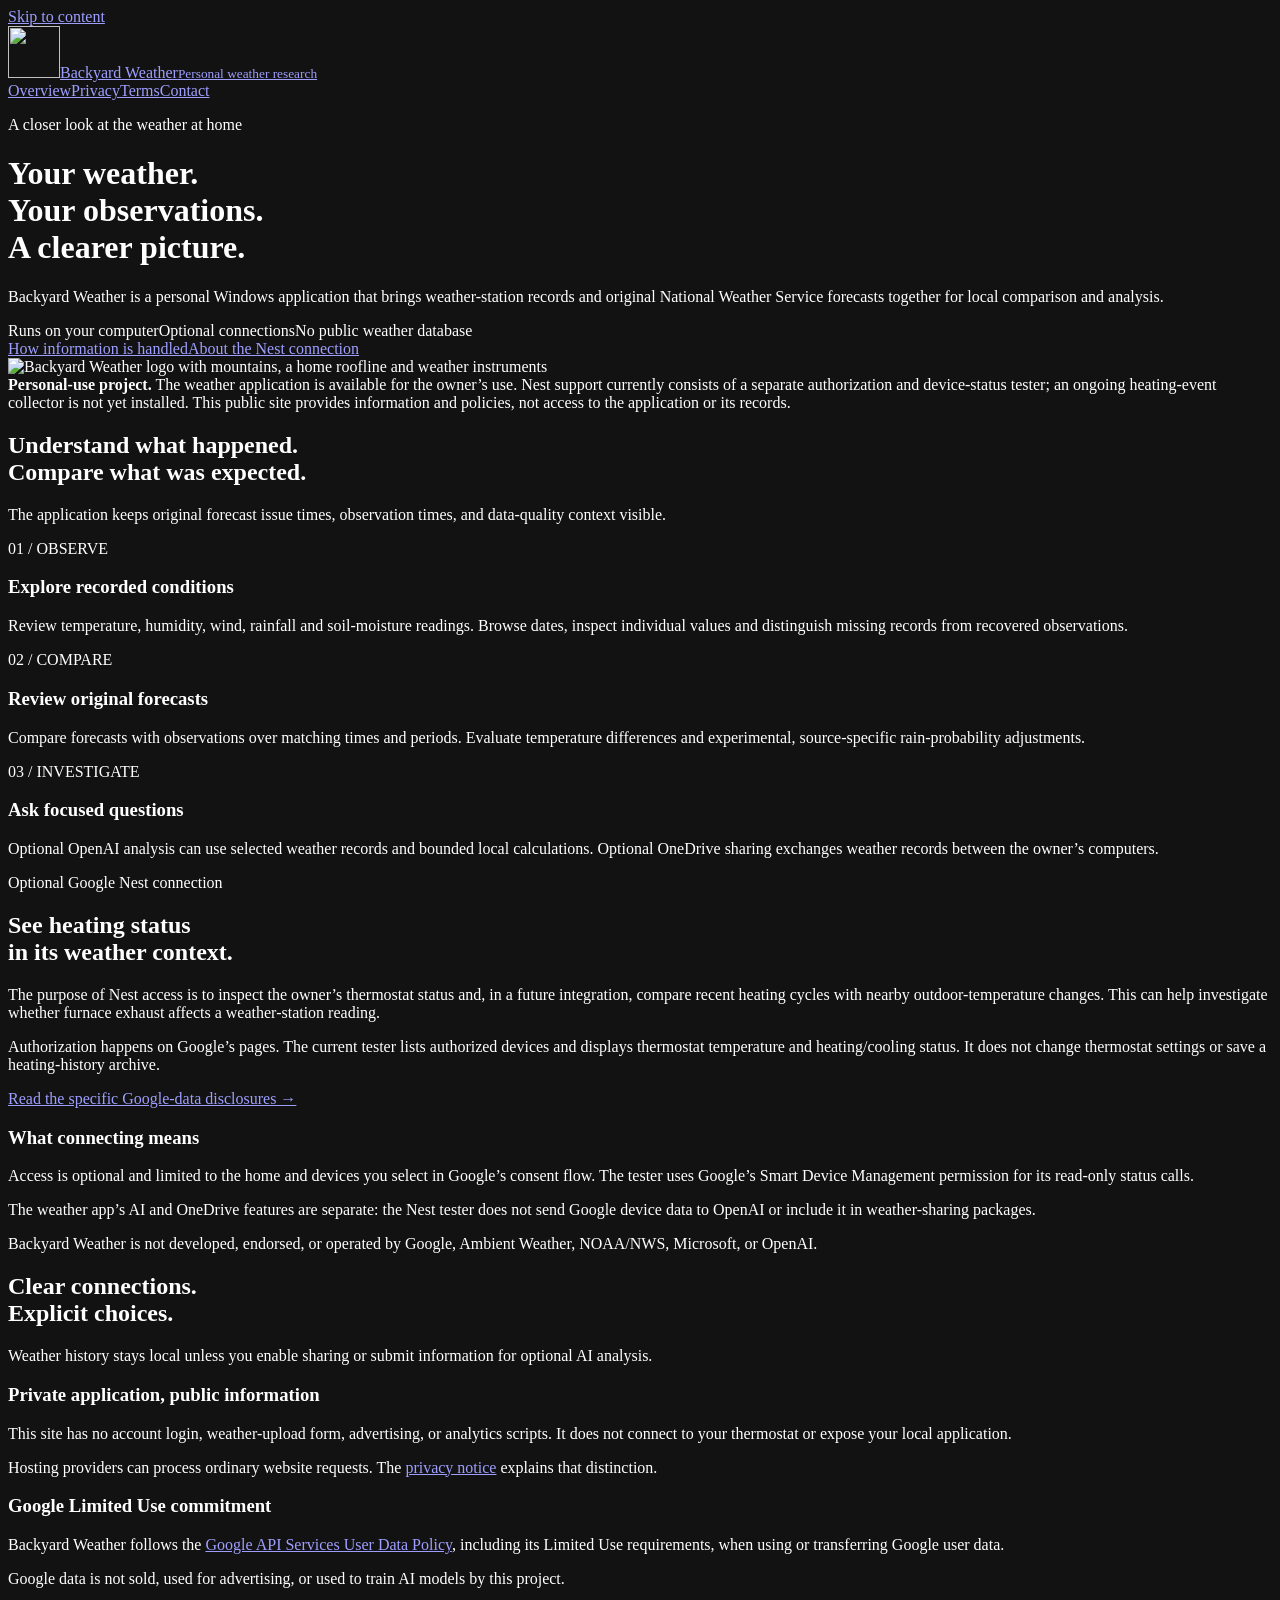
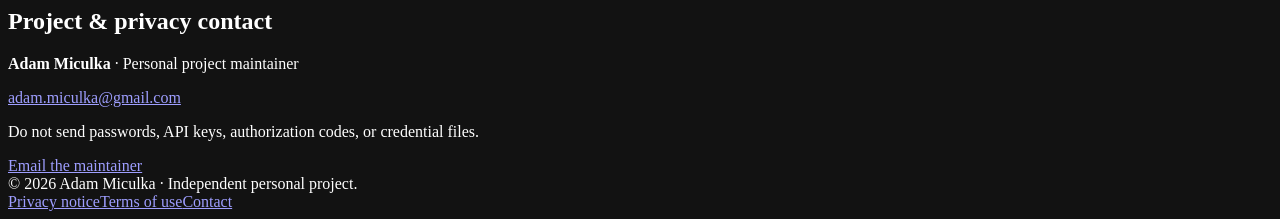
==== docs/index.html @ 3938f96e "Add public Backyard Weather homepage" ====
<!doctype html>
<html lang="en">
<head>
<meta charset="utf-8">
<meta name="viewport" content="width=device-width, initial-scale=1">
<meta name="referrer" content="strict-origin-when-cross-origin">
<meta name="color-scheme" content="dark">
<meta name="description" content="Backyard Weather is a personal Windows weather application. Learn about its features, optional Nest connection, and privacy practices.">
<!-- SEARCH_CONSOLE_VERIFICATION: add only your actual Google verification meta tag here if using that method. -->
<title>Personal weather research · Backyard Weather</title>
<link rel="icon" type="image/webp" href="assets/backyard-weather-logo.webp">
<link rel="stylesheet" href="assets/site.css">
</head>
<body>
<a class="skip" href="#main">Skip to content</a>
<header><div class="bar"><a class="brand" href="index.html"><img src="assets/backyard-weather-logo.webp" width="52" height="52" alt=""><span>Backyard Weather<small>Personal weather research</small></span></a><nav class="nav" aria-label="Main navigation"><a href="index.html" aria-current="page">Overview</a><a href="privacy.html">Privacy</a><a href="terms.html">Terms</a><a href="index.html#contact">Contact</a></nav></div></header>
<main id="main">
<div class="hero"><div><p class="eyebrow">A closer look at the weather at home</p><h1>Your weather.<br>Your observations.<br>A clearer picture.</h1><p class="lead">Backyard Weather is a personal Windows application that brings weather-station records and original National Weather Service forecasts together for local comparison and analysis.</p><div class="tags"><span class="tag">Runs on your computer</span><span class="tag">Optional connections</span><span class="tag">No public weather database</span></div><div class="actions"><a class="button primary" href="privacy.html">How information is handled</a><a class="button" href="#nest">About the Nest connection</a></div></div><img class="logo" src="assets/backyard-weather-logo.webp" width="255" height="255" alt="Backyard Weather logo with mountains, a home roofline and weather instruments"></div>
<div class="status"><strong>Personal-use project.</strong> The weather application is available for the owner’s use. Nest support currently consists of a separate authorization and device-status tester; an ongoing heating-event collector is not yet installed. This public site provides information and policies, not access to the application or its records.</div>
<section class="section" aria-labelledby="features"><div class="section-title"><h2 id="features">Understand what happened.<br>Compare what was expected.</h2><p>The application keeps original forecast issue times, observation times, and data-quality context visible.</p></div><div class="grid"><article class="card"><span class="number">01 / OBSERVE</span><h3>Explore recorded conditions</h3><p>Review temperature, humidity, wind, rainfall and soil-moisture readings. Browse dates, inspect individual values and distinguish missing records from recovered observations.</p></article><article class="card"><span class="number">02 / COMPARE</span><h3>Review original forecasts</h3><p>Compare forecasts with observations over matching times and periods. Evaluate temperature differences and experimental, source-specific rain-probability adjustments.</p></article><article class="card"><span class="number">03 / INVESTIGATE</span><h3>Ask focused questions</h3><p>Optional OpenAI analysis can use selected weather records and bounded local calculations. Optional OneDrive sharing exchanges weather records between the owner’s computers.</p></article></div></section>
<section class="section two-col" id="nest" aria-labelledby="nest-title"><div><p class="eyebrow">Optional Google Nest connection</p><h2 id="nest-title">See heating status<br>in its weather context.</h2><p>The purpose of Nest access is to inspect the owner’s thermostat status and, in a future integration, compare recent heating cycles with nearby outdoor-temperature changes. This can help investigate whether furnace exhaust affects a weather-station reading.</p><p>Authorization happens on Google’s pages. The current tester lists authorized devices and displays thermostat temperature and heating/cooling status. It does not change thermostat settings or save a heating-history archive.</p><a href="privacy.html#google-data">Read the specific Google-data disclosures →</a></div><div class="box"><h3>What connecting means</h3><p>Access is optional and limited to the home and devices you select in Google’s consent flow. The tester uses Google’s Smart Device Management permission for its read-only status calls.</p><p>The weather app’s AI and OneDrive features are separate: the Nest tester does not send Google device data to OpenAI or include it in weather-sharing packages.</p><p class="small muted">Backyard Weather is not developed, endorsed, or operated by Google, Ambient Weather, NOAA/NWS, Microsoft, or OpenAI.</p></div></section>
<section class="section" aria-labelledby="privacy-heading"><div class="section-title"><h2 id="privacy-heading">Clear connections.<br>Explicit choices.</h2><p>Weather history stays local unless you enable sharing or submit information for optional AI analysis.</p></div><div class="two-col"><div class="box"><h3>Private application, public information</h3><p>This site has no account login, weather-upload form, advertising, or analytics scripts. It does not connect to your thermostat or expose your local application.</p><p>Hosting providers can process ordinary website requests. The <a href="privacy.html#website">privacy notice</a> explains that distinction.</p></div><div class="box"><h3>Google Limited Use commitment</h3><p>Backyard Weather follows the <a href="https://developers.google.com/terms/api-services-user-data-policy">Google API Services User Data Policy</a>, including its Limited Use requirements, when using or transferring Google user data.</p><p class="small muted">Google data is not sold, used for advertising, or used to train AI models by this project.</p></div></div></section>
<section class="owner" id="contact" aria-labelledby="contact-heading"><div><h2 id="contact-heading">Project &amp; privacy contact</h2><p><strong>Adam Miculka</strong> · Personal project maintainer</p><p class="contact-link"><a href="mailto:adam.miculka@gmail.com">adam.miculka@gmail.com</a></p><p class="small">Do not send passwords, API keys, authorization codes, or credential files.</p></div><a class="button" href="mailto:adam.miculka@gmail.com?subject=Backyard%20Weather%20support">Email the maintainer</a></section>
</main>
<footer><div class="inner"><span>© 2026 Adam Miculka · Independent personal project.</span><nav class="footlinks" aria-label="Footer navigation"><a href="privacy.html">Privacy notice</a><a href="terms.html">Terms of use</a><a href="index.html#contact">Contact</a></nav></div></footer>
</body></html>
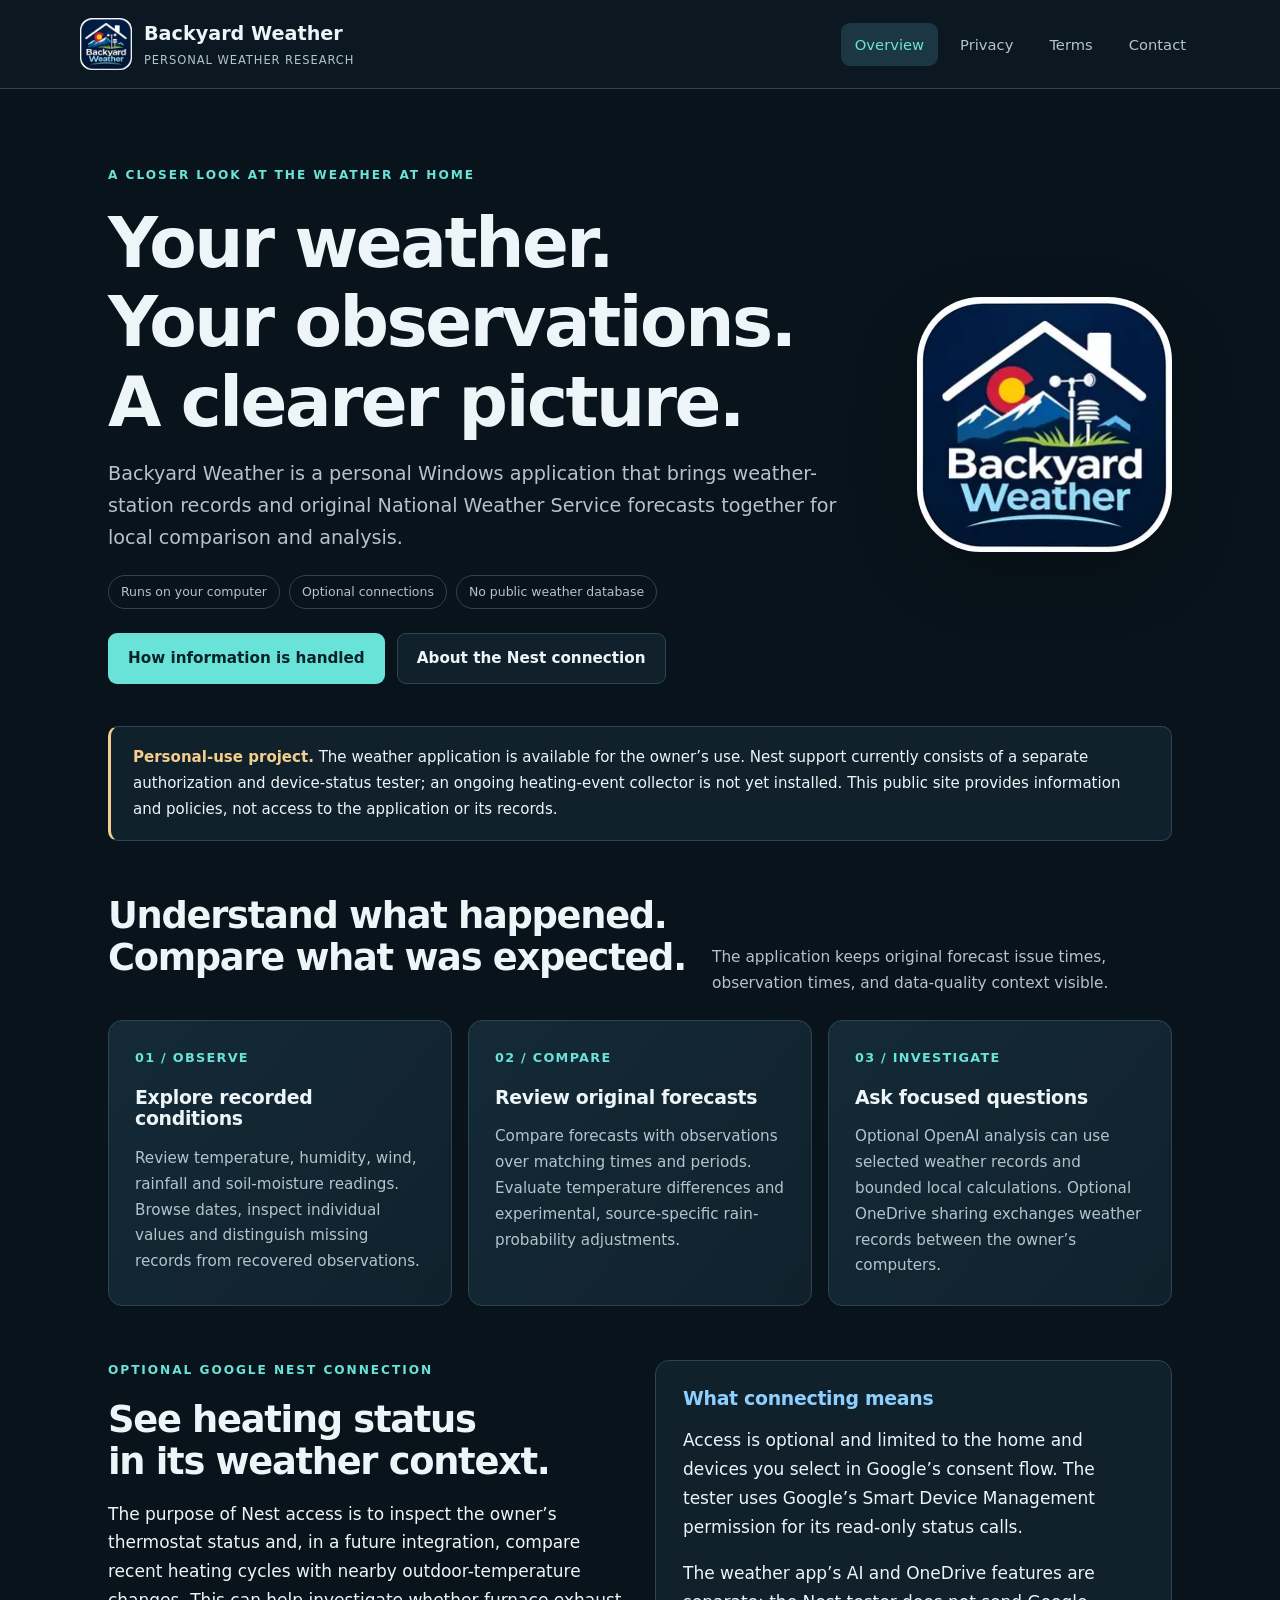
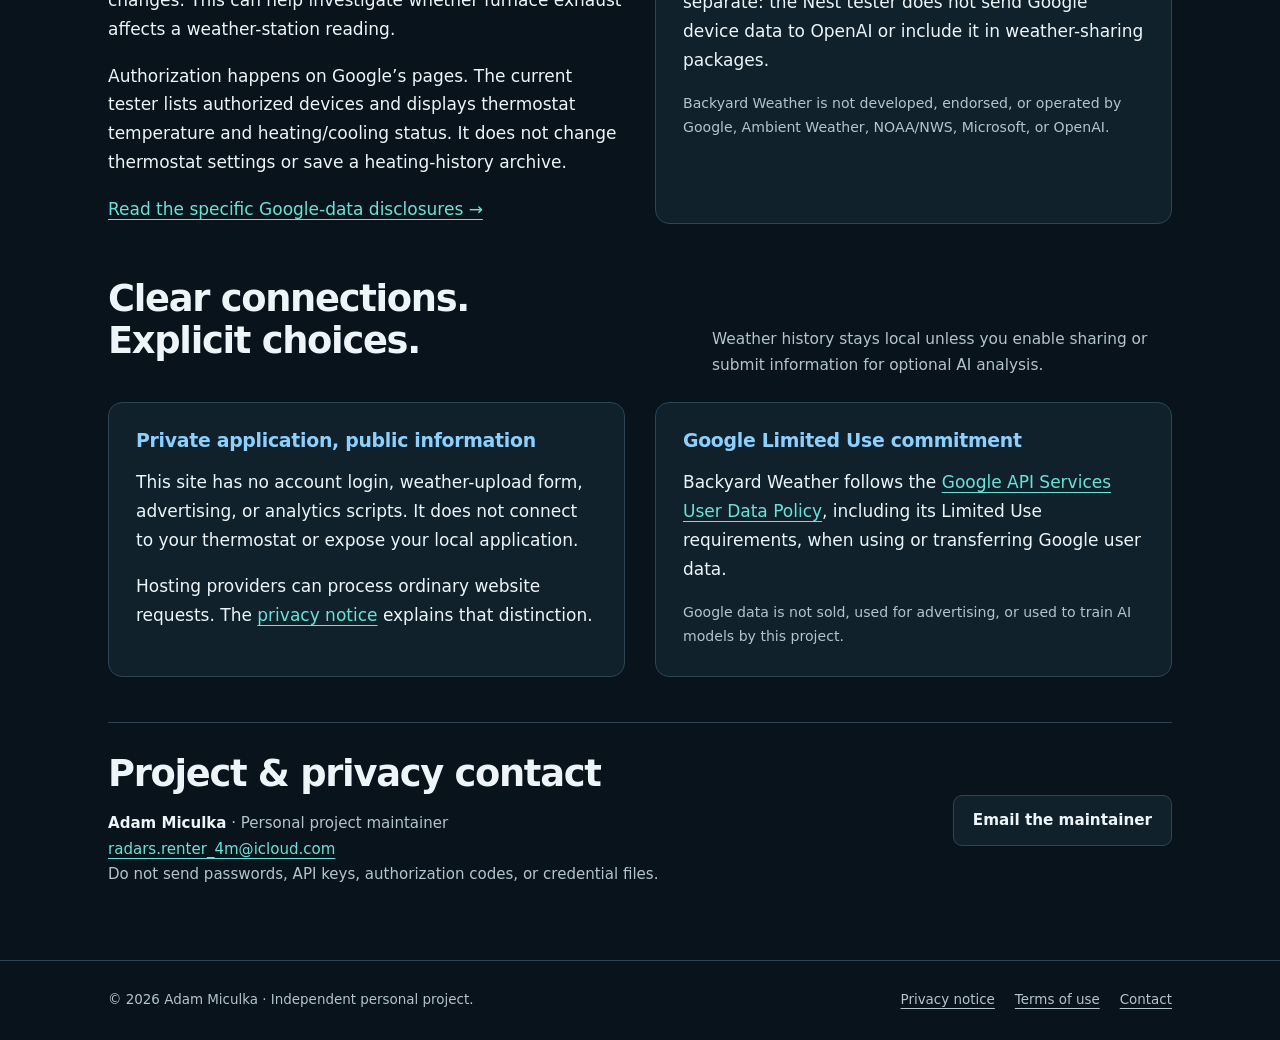
==== commit 7ebda5f9: "Use forwarding alias for website contact address" ====
--- a/docs/index.html
+++ b/docs/index.html
@@ -20,7 +20,7 @@
 <section class="section" aria-labelledby="features"><div class="section-title"><h2 id="features">Understand what happened.<br>Compare what was expected.</h2><p>The application keeps original forecast issue times, observation times, and data-quality context visible.</p></div><div class="grid"><article class="card"><span class="number">01 / OBSERVE</span><h3>Explore recorded conditions</h3><p>Review temperature, humidity, wind, rainfall and soil-moisture readings. Browse dates, inspect individual values and distinguish missing records from recovered observations.</p></article><article class="card"><span class="number">02 / COMPARE</span><h3>Review original forecasts</h3><p>Compare forecasts with observations over matching times and periods. Evaluate temperature differences and experimental, source-specific rain-probability adjustments.</p></article><article class="card"><span class="number">03 / INVESTIGATE</span><h3>Ask focused questions</h3><p>Optional OpenAI analysis can use selected weather records and bounded local calculations. Optional OneDrive sharing exchanges weather records between the owner’s computers.</p></article></div></section>
 <section class="section two-col" id="nest" aria-labelledby="nest-title"><div><p class="eyebrow">Optional Google Nest connection</p><h2 id="nest-title">See heating status<br>in its weather context.</h2><p>The purpose of Nest access is to inspect the owner’s thermostat status and, in a future integration, compare recent heating cycles with nearby outdoor-temperature changes. This can help investigate whether furnace exhaust affects a weather-station reading.</p><p>Authorization happens on Google’s pages. The current tester lists authorized devices and displays thermostat temperature and heating/cooling status. It does not change thermostat settings or save a heating-history archive.</p><a href="privacy.html#google-data">Read the specific Google-data disclosures →</a></div><div class="box"><h3>What connecting means</h3><p>Access is optional and limited to the home and devices you select in Google’s consent flow. The tester uses Google’s Smart Device Management permission for its read-only status calls.</p><p>The weather app’s AI and OneDrive features are separate: the Nest tester does not send Google device data to OpenAI or include it in weather-sharing packages.</p><p class="small muted">Backyard Weather is not developed, endorsed, or operated by Google, Ambient Weather, NOAA/NWS, Microsoft, or OpenAI.</p></div></section>
 <section class="section" aria-labelledby="privacy-heading"><div class="section-title"><h2 id="privacy-heading">Clear connections.<br>Explicit choices.</h2><p>Weather history stays local unless you enable sharing or submit information for optional AI analysis.</p></div><div class="two-col"><div class="box"><h3>Private application, public information</h3><p>This site has no account login, weather-upload form, advertising, or analytics scripts. It does not connect to your thermostat or expose your local application.</p><p>Hosting providers can process ordinary website requests. The <a href="privacy.html#website">privacy notice</a> explains that distinction.</p></div><div class="box"><h3>Google Limited Use commitment</h3><p>Backyard Weather follows the <a href="https://developers.google.com/terms/api-services-user-data-policy">Google API Services User Data Policy</a>, including its Limited Use requirements, when using or transferring Google user data.</p><p class="small muted">Google data is not sold, used for advertising, or used to train AI models by this project.</p></div></div></section>
-<section class="owner" id="contact" aria-labelledby="contact-heading"><div><h2 id="contact-heading">Project &amp; privacy contact</h2><p><strong>Adam Miculka</strong> · Personal project maintainer</p><p class="contact-link"><a href="mailto:adam.miculka@gmail.com">adam.miculka@gmail.com</a></p><p class="small">Do not send passwords, API keys, authorization codes, or credential files.</p></div><a class="button" href="mailto:adam.miculka@gmail.com?subject=Backyard%20Weather%20support">Email the maintainer</a></section>
+<section class="owner" id="contact" aria-labelledby="contact-heading"><div><h2 id="contact-heading">Project &amp; privacy contact</h2><p><strong>Adam Miculka</strong> · Personal project maintainer</p><p class="contact-link"><a href="mailto:radars.renter_4m@icloud.com">radars.renter_4m@icloud.com</a></p><p class="small">Do not send passwords, API keys, authorization codes, or credential files.</p></div><a class="button" href="mailto:radars.renter_4m@icloud.com?subject=Backyard%20Weather%20support">Email the maintainer</a></section>
 </main>
 <footer><div class="inner"><span>© 2026 Adam Miculka · Independent personal project.</span><nav class="footlinks" aria-label="Footer navigation"><a href="privacy.html">Privacy notice</a><a href="terms.html">Terms of use</a><a href="index.html#contact">Contact</a></nav></div></footer>
 </body></html>
--- a/docs/assets/site.css
+++ b/docs/assets/site.css
@@ -0,0 +1,6 @@
+:root{color-scheme:dark;--bg:#08131b;--panel:#10212c;--panel2:#142a37;--text:#edf5f8;--muted:#b3c4ce;--line:#2b4554;--accent:#69e3d7;--accent2:#8dd0ff;--warm:#f3ce8c;--shadow:0 24px 70px #0003}
+*{box-sizing:border-box}html{scroll-behavior:smooth;scroll-padding-top:100px}body{margin:0;background:var(--bg);color:var(--text);font-family:Inter,ui-sans-serif,system-ui,-apple-system,"Segoe UI",sans-serif;line-height:1.7;font-size:17px}a{color:var(--accent);text-decoration-thickness:1px;text-underline-offset:4px}a:hover{text-decoration-thickness:2px}a:focus-visible,button:focus-visible,summary:focus-visible,input:focus-visible{outline:3px solid var(--warm);outline-offset:5px;border-radius:4px}img{max-width:100%;height:auto}p{margin:0 0 1.1rem}strong{font-weight:650}h1,h2,h3{line-height:1.15;letter-spacing:-.035em;margin:0 0 1rem}h1{font-size:clamp(2.5rem,5.4vw,4.5rem);max-width:900px;font-weight:730}h2{font-size:clamp(1.65rem,3vw,2.3rem)}h3{font-size:1.18rem;letter-spacing:-.015em}ul,ol{padding-left:1.3rem}li{margin:.5rem 0}code{font-size:.88em;background:var(--panel2);padding:.14em .35em;border-radius:4px;overflow-wrap:anywhere}main{max-width:1120px;margin:auto;padding:0 28px 72px}header{border-bottom:1px solid var(--line);background:#0b1822}header .bar{max-width:1176px;margin:auto;padding:18px 28px;display:flex;align-items:center;justify-content:space-between;gap:22px}.brand{display:flex;align-items:center;gap:12px;font-size:1.2rem;font-weight:720;color:var(--text);text-decoration:none}.brand img{width:52px;height:52px;border-radius:12px}.brand small{display:block;color:var(--muted);font-size:.72rem;font-weight:500;letter-spacing:.08em;text-transform:uppercase}.nav{display:flex;align-items:center;gap:8px;flex-wrap:wrap}.nav a{padding:9px 14px;color:var(--muted);border-radius:9px;text-decoration:none;font-size:.92rem}.nav a[aria-current=page]{background:#1c3744;color:var(--accent)}.nav a:hover{background:#16303d;color:var(--text)}.skip{position:absolute;left:16px;top:-100px;z-index:10;background:var(--accent);color:#06202a;padding:10px 18px}.skip:focus{top:12px}.hero{display:grid;grid-template-columns:minmax(0,1fr) 255px;align-items:center;gap:65px;padding:76px 0 42px}.eyebrow{font-size:.76rem;letter-spacing:.16em;text-transform:uppercase;color:var(--accent);font-weight:650;margin-bottom:18px}.lead{font-size:1.2rem;color:var(--muted);max-width:760px;line-height:1.65}.hero .logo{width:255px;border-radius:25%;box-shadow:var(--shadow)}.tags{display:flex;gap:9px;flex-wrap:wrap;margin:22px 0}.tag{font-size:.78rem;border:1px solid var(--line);border-radius:30px;padding:5px 12px;color:var(--muted)}.actions{display:flex;gap:12px;flex-wrap:wrap;margin:24px 0 0}.button{display:inline-flex;align-items:center;justify-content:center;padding:12px 19px;border-radius:9px;border:1px solid var(--line);font-weight:650;text-decoration:none;font-size:.95rem;color:var(--text);background:var(--panel)}.button.primary{background:var(--accent);color:#08232b;border-color:transparent}.status{padding:18px 22px;border:1px solid var(--line);border-left:3px solid var(--warm);border-radius:10px;background:var(--panel);font-size:.94rem;margin-bottom:44px}.status strong{color:var(--warm)}.section{margin-top:54px}.section-title{display:flex;justify-content:space-between;align-items:flex-end;gap:24px;margin-bottom:24px}.section-title p{max-width:460px;color:var(--muted);margin:0;font-size:.96rem}.grid{display:grid;grid-template-columns:repeat(3,minmax(0,1fr));gap:16px}.card{background:linear-gradient(130deg,var(--panel2),var(--panel));border:1px solid var(--line);border-radius:14px;padding:26px}.card .number{display:block;color:var(--accent);font-size:.8rem;font-weight:700;margin-bottom:18px;letter-spacing:.1em}.card p{font-size:.95rem;color:var(--muted);margin-bottom:0}.two-col{display:grid;grid-template-columns:1fr 1fr;gap:30px}.box{background:var(--panel);padding:27px;border:1px solid var(--line);border-radius:14px}.box p:last-child{margin-bottom:0}.box h3{color:var(--accent2)}.note{padding:20px 24px;background:#0d2630;border:1px solid #285161;border-radius:12px}.note p:last-child{margin:0}.owner{display:flex;justify-content:space-between;align-items:center;gap:20px;border-top:1px solid var(--line);padding-top:30px;margin-top:45px}.owner p{margin:0;font-size:.94rem;color:var(--muted)}.owner strong{color:var(--text)}footer{border-top:1px solid var(--line);color:var(--muted);font-size:.84rem}footer .inner{max-width:1120px;padding:28px;margin:auto;display:flex;justify-content:space-between;gap:20px;flex-wrap:wrap}.footlinks{display:flex;flex-wrap:wrap;gap:20px}footer a{color:var(--muted)}.pagehead{padding:58px 0 24px}.pagehead h1{font-size:clamp(2.5rem,5vw,3.6rem)}.meta{color:var(--muted);font-size:.88rem}.legal-layout{display:grid;grid-template-columns:220px minmax(0,1fr);gap:48px;align-items:start}.toc{position:sticky;top:28px;border:1px solid var(--line);border-radius:12px;padding:20px;background:var(--panel)}.toc h2{font-size:1rem;letter-spacing:0}.toc a{display:block;font-size:.87rem;line-height:1.45;color:var(--muted);padding:7px 0;text-decoration:none}.toc a:hover{color:var(--accent);text-decoration:underline}.prose{max-width:800px}.prose section{margin:0 0 38px}.prose h2{font-size:1.65rem;margin-bottom:16px}.prose h3{font-size:1.1rem;margin-top:22px}.prose p,.prose li{font-size:.97rem}.prose .intro{font-size:1.08rem}.table-wrap{overflow:auto;border:1px solid var(--line);border-radius:11px;margin:22px 0}table{width:100%;border-collapse:collapse;font-size:.88rem;line-height:1.6}td,th{padding:15px 17px;text-align:left;vertical-align:top;border-bottom:1px solid var(--line)}th{background:var(--panel2)}td{background:var(--panel)}tr:last-child td{border-bottom:0}details{border:1px solid var(--line);border-radius:10px;padding:18px 22px;margin:16px 0;background:var(--panel)}summary{cursor:pointer;font-weight:650;color:var(--accent2)}details[open] summary{margin-bottom:14px}.provider-links{display:flex;flex-wrap:wrap;gap:8px 20px;font-size:.89rem}.muted{color:var(--muted)}.small{font-size:.88rem}.legal-callout{margin:0 0 30px}.contact-link{overflow-wrap:anywhere}
+@media(max-width:900px){.hero{gap:30px;grid-template-columns:1fr 190px}.hero .logo{width:190px}.legal-layout{grid-template-columns:1fr;gap:25px}.toc{position:static;display:flex;flex-wrap:wrap;gap:2px 18px}.toc h2{flex-basis:100%;margin-bottom:6px}.toc a{padding:4px 0}.grid{gap:12px}.card{padding:22px}.section-title{display:block}.section-title p{margin-top:12px}}
+@media(max-width:650px){body{font-size:16px}header .bar{padding:14px 20px;align-items:flex-start;flex-direction:column;gap:12px}.brand img{width:44px;height:44px}.nav{gap:4px;width:100%}.nav a{padding:8px 11px;font-size:.9rem}main{padding:0 20px 45px}.hero{display:flex;flex-direction:column-reverse;align-items:flex-start;gap:25px;padding:34px 0}.hero .logo{width:100px;border-radius:24px}.hero h1{font-size:2.8rem}.lead{font-size:1.05rem}.grid,.two-col{grid-template-columns:1fr}.section{margin-top:36px}.status{padding:16px 18px;margin-bottom:30px}.owner{display:block}.owner .button{margin-top:18px}.box{padding:22px}.pagehead{padding:35px 0 20px}.toc{padding:18px}.prose h2{font-size:1.5rem}.table-wrap{margin-left:0;margin-right:0}th,td{padding:12px}.actions{gap:10px}.actions .button{flex:1}.legal-callout{padding:18px}footer .inner{padding:23px 20px}.footlinks{gap:14px}}
+@media(prefers-reduced-motion:reduce){html{scroll-behavior:auto}}
+@media print{body{background:#fff;color:#111;font-size:11pt}.nav,.toc,.skip,.hero .logo{display:none}header,footer{background:white;border-color:#ccc}.brand,.brand small,.meta,.lead,.muted,.owner p,footer,a{color:#222!important}.legal-layout{display:block}main{padding:0;max-width:none}.box,.card,.note,.status,td,th{background:white;border-color:#bbb;color:#111}.pagehead{padding:28px 0}.prose{max-width:none}.prose h2{break-after:avoid}section,table{break-inside:avoid}a{text-decoration:underline}.button{border:1px solid #aaa;background:white!important;color:#111!important}.eyebrow,.status strong,.box h3{color:#222}}
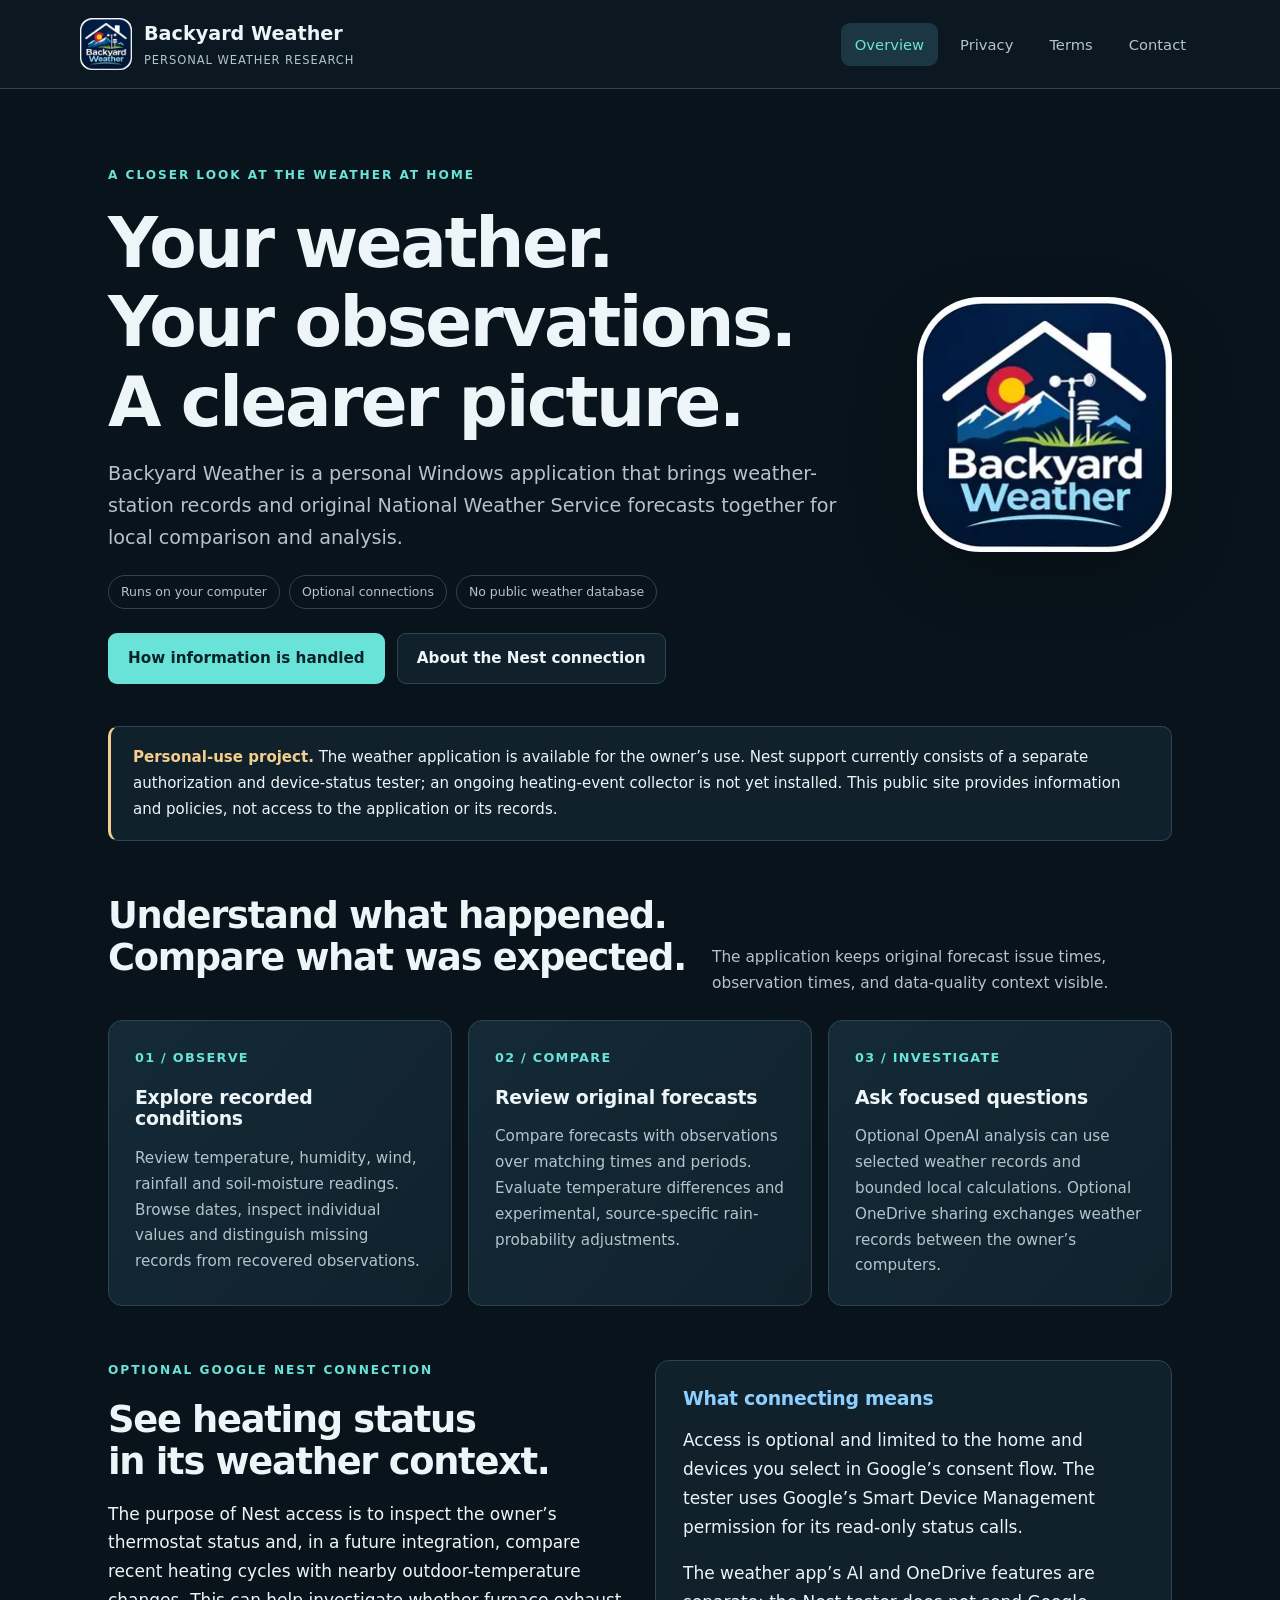
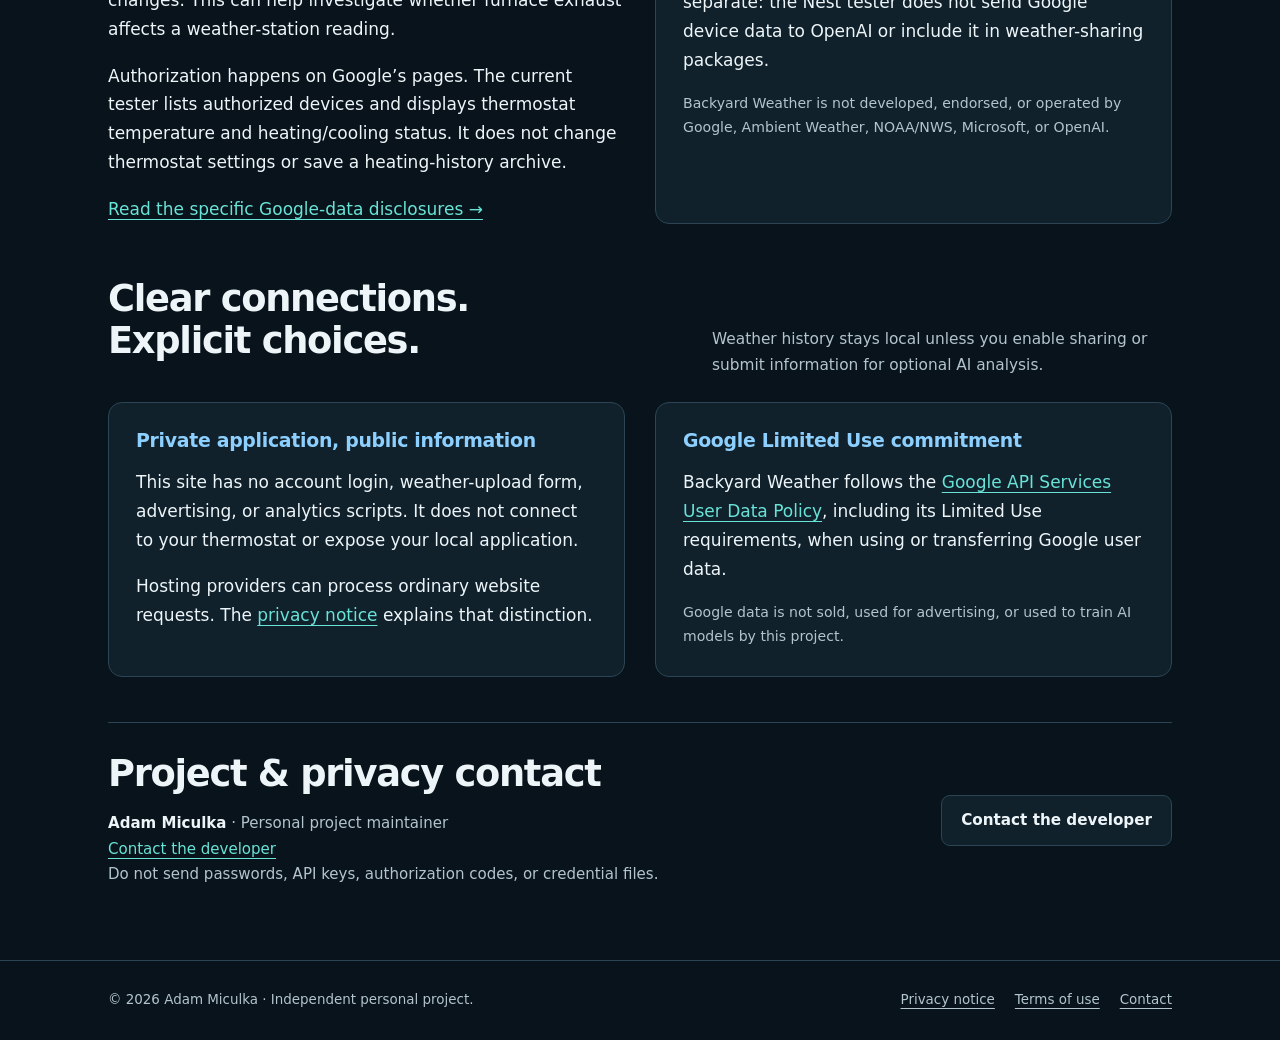
==== commit ae8ff9a5: "Label public contact links without displaying the email address" ====
--- a/docs/index.html
+++ b/docs/index.html
@@ -20,7 +20,7 @@
 <section class="section" aria-labelledby="features"><div class="section-title"><h2 id="features">Understand what happened.<br>Compare what was expected.</h2><p>The application keeps original forecast issue times, observation times, and data-quality context visible.</p></div><div class="grid"><article class="card"><span class="number">01 / OBSERVE</span><h3>Explore recorded conditions</h3><p>Review temperature, humidity, wind, rainfall and soil-moisture readings. Browse dates, inspect individual values and distinguish missing records from recovered observations.</p></article><article class="card"><span class="number">02 / COMPARE</span><h3>Review original forecasts</h3><p>Compare forecasts with observations over matching times and periods. Evaluate temperature differences and experimental, source-specific rain-probability adjustments.</p></article><article class="card"><span class="number">03 / INVESTIGATE</span><h3>Ask focused questions</h3><p>Optional OpenAI analysis can use selected weather records and bounded local calculations. Optional OneDrive sharing exchanges weather records between the owner’s computers.</p></article></div></section>
 <section class="section two-col" id="nest" aria-labelledby="nest-title"><div><p class="eyebrow">Optional Google Nest connection</p><h2 id="nest-title">See heating status<br>in its weather context.</h2><p>The purpose of Nest access is to inspect the owner’s thermostat status and, in a future integration, compare recent heating cycles with nearby outdoor-temperature changes. This can help investigate whether furnace exhaust affects a weather-station reading.</p><p>Authorization happens on Google’s pages. The current tester lists authorized devices and displays thermostat temperature and heating/cooling status. It does not change thermostat settings or save a heating-history archive.</p><a href="privacy.html#google-data">Read the specific Google-data disclosures →</a></div><div class="box"><h3>What connecting means</h3><p>Access is optional and limited to the home and devices you select in Google’s consent flow. The tester uses Google’s Smart Device Management permission for its read-only status calls.</p><p>The weather app’s AI and OneDrive features are separate: the Nest tester does not send Google device data to OpenAI or include it in weather-sharing packages.</p><p class="small muted">Backyard Weather is not developed, endorsed, or operated by Google, Ambient Weather, NOAA/NWS, Microsoft, or OpenAI.</p></div></section>
 <section class="section" aria-labelledby="privacy-heading"><div class="section-title"><h2 id="privacy-heading">Clear connections.<br>Explicit choices.</h2><p>Weather history stays local unless you enable sharing or submit information for optional AI analysis.</p></div><div class="two-col"><div class="box"><h3>Private application, public information</h3><p>This site has no account login, weather-upload form, advertising, or analytics scripts. It does not connect to your thermostat or expose your local application.</p><p>Hosting providers can process ordinary website requests. The <a href="privacy.html#website">privacy notice</a> explains that distinction.</p></div><div class="box"><h3>Google Limited Use commitment</h3><p>Backyard Weather follows the <a href="https://developers.google.com/terms/api-services-user-data-policy">Google API Services User Data Policy</a>, including its Limited Use requirements, when using or transferring Google user data.</p><p class="small muted">Google data is not sold, used for advertising, or used to train AI models by this project.</p></div></div></section>
-<section class="owner" id="contact" aria-labelledby="contact-heading"><div><h2 id="contact-heading">Project &amp; privacy contact</h2><p><strong>Adam Miculka</strong> · Personal project maintainer</p><p class="contact-link"><a href="mailto:radars.renter_4m@icloud.com">radars.renter_4m@icloud.com</a></p><p class="small">Do not send passwords, API keys, authorization codes, or credential files.</p></div><a class="button" href="mailto:radars.renter_4m@icloud.com?subject=Backyard%20Weather%20support">Email the maintainer</a></section>
+<section class="owner" id="contact" aria-labelledby="contact-heading"><div><h2 id="contact-heading">Project &amp; privacy contact</h2><p><strong>Adam Miculka</strong> · Personal project maintainer</p><p class="contact-link"><a href="mailto:radars.renter_4m@icloud.com">Contact the developer</a></p><p class="small">Do not send passwords, API keys, authorization codes, or credential files.</p></div><a class="button" href="mailto:radars.renter_4m@icloud.com?subject=Backyard%20Weather%20support">Contact the developer</a></section>
 </main>
 <footer><div class="inner"><span>© 2026 Adam Miculka · Independent personal project.</span><nav class="footlinks" aria-label="Footer navigation"><a href="privacy.html">Privacy notice</a><a href="terms.html">Terms of use</a><a href="index.html#contact">Contact</a></nav></div></footer>
 </body></html>
